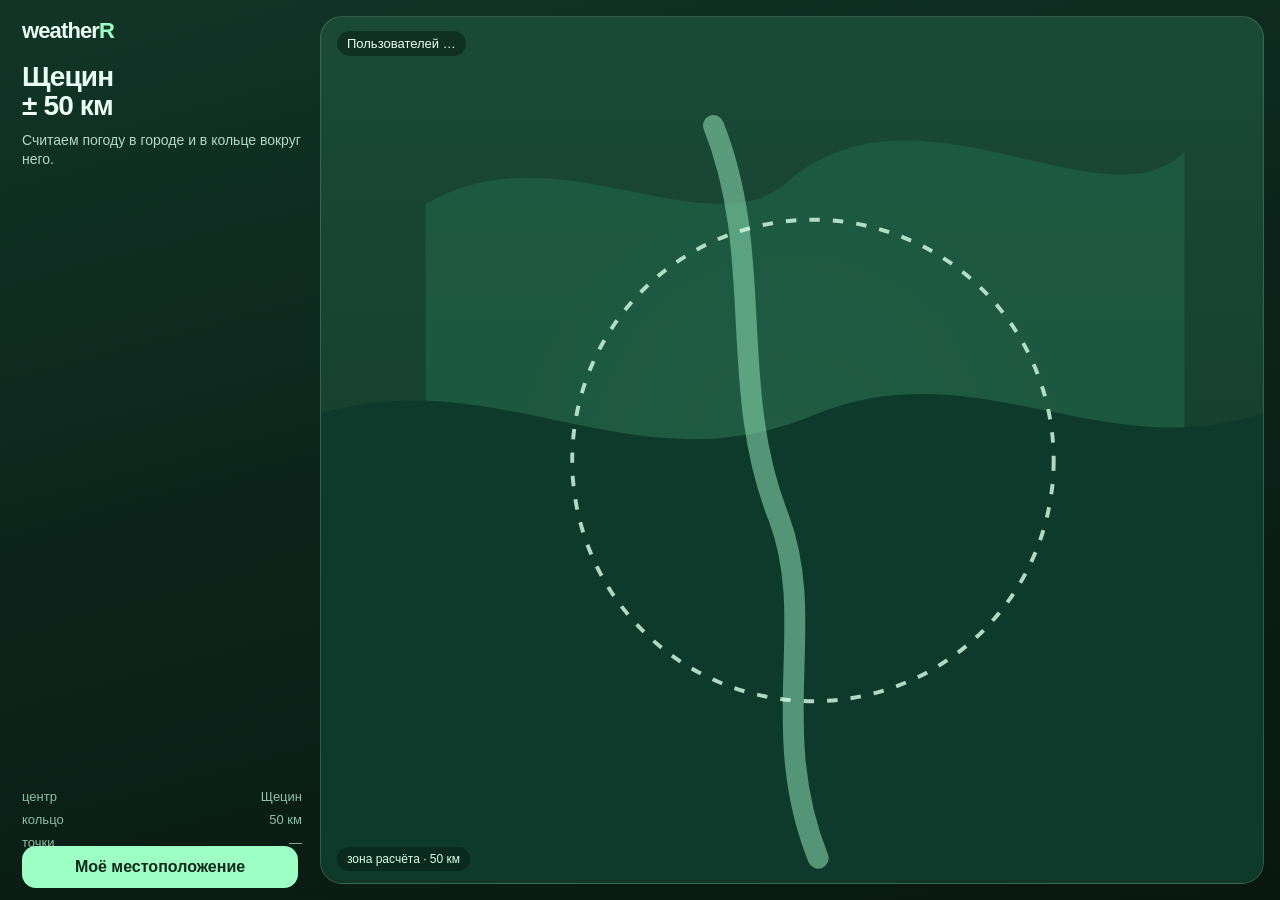
==== weatherR/public/index.html @ b384d508 "Добавить weatherR, чтобы смотреть погоду Щецина по нескольким источникам, с геолокацией и сигналом д" ====
<!DOCTYPE html>
<html lang="ru">
<head>
<meta charset="utf-8" />
<meta name="viewport" content="width=device-width, initial-scale=1, viewport-fit=cover" />
<title>weatherR — Щецин ± 50 км</title>
<script src="https://telegram.org/js/telegram-web-app.js"></script>
<script src="/arr/eurozone.js"></script>
<link rel="stylesheet" href="styles.css" />
<link rel="stylesheet" href="/translate/picker.css" />
</head>
<body>
  <main class="wrap">
    <section class="side">
      <div class="brand">weather<span>R</span></div>
      <h1><span id="city-title" data-i18n="place.szczecin">Щецин</span><br/><span data-i18n="radius">± 50 км</span></h1>
      <p id="summary" data-i18n="summary_loading">Считаем погоду в городе и в кольце вокруг него.</p>
      <p id="rain-soon" class="rain-soon" data-i18n="rain_soon" hidden>через ~5 мин дождь</p>
      <div id="towns" class="towns"></div>
      <div class="legend">
        <div class="row"><span data-i18n="legend_center">центр</span> <span id="center-line">Щецин</span></div>
        <div class="row"><span data-i18n="legend_ring">кольцо</span> <span data-i18n="radius_value">50 км</span></div>
        <div class="row"><span data-i18n="legend_points">точки</span> <span id="count-line">—</span></div>
        <div class="source" id="source" data-i18n="sources_loading">считаем среднее</div>
      </div>
      <p id="geo-error" class="geo-error"></p>
      <button id="locate" class="locate" type="button" data-i18n="locate">Моё местоположение</button>
      <button id="geo-plus" class="geo-plus" type="button" hidden>GEO+</button>
      <script>
        try {
          var savedPlace = JSON.parse(localStorage.getItem("weatherr-place") || "null");
          if (savedPlace && typeof savedPlace.lat === "number" && typeof savedPlace.lon === "number") {
            document.getElementById("locate").hidden = true;
            document.getElementById("geo-plus").hidden = false;
            document.body.classList.add("has-place");
          }
        } catch (error) {}
      </script>
    </section>
    <section class="map" aria-label="Карта радиуса 50 км вокруг Щецина">
      <svg id="chart" viewBox="0 0 360 328">
        <path d="M40 70 C90 40, 150 90, 180 60 C230 20, 300 80, 330 50 L330 300 C250 250, 180 290, 40 260 Z" fill="#1e5c42" opacity="0.85"/>
        <path d="M0 150 C70 130, 120 180, 190 150 C250 126, 300 170, 360 150 L360 328 L0 328 Z" fill="#0e3a2c"/>
        <path d="M150 40 C170 90, 155 140, 175 190 C190 230, 170 270, 190 320" stroke="#8ee0b4" stroke-width="8" fill="none" opacity="0.55" stroke-linecap="round"/>
        <circle cx="188" cy="168" r="92" fill="none" stroke="#d9ffe8" stroke-width="1.5" stroke-dasharray="4 5" opacity="0.8"/>
        <g id="markers"></g>
      </svg>
      <div class="users" id="users" data-i18n="users_unknown">Пользователей …</div>
      <div class="tag" data-i18n="zone">зона расчёта · 50 км</div>
    </section>
  </main>
  <script src="/translate/index.js"></script>
  <script src="app.js"></script>
</body>
</html>
---- weatherR/public/styles.css ----
* { box-sizing: border-box; margin: 0; padding: 0; }

html, body { height: 100%; }

body {
  font-family: -apple-system, BlinkMacSystemFont, "SF Pro Text", "Segoe UI", sans-serif;
  color: #e9fff3;
  background: linear-gradient(165deg, #123528 0%, #0c241b 48%, #081710 100%);
}

.wrap {
  min-height: 100%;
  display: flex;
  flex-direction: column;
}

.side {
  padding: 18px 18px 16px 22px;
  display: flex;
  flex-direction: column;
  gap: 0;
}

.brand {
  font-weight: 650;
  letter-spacing: -0.04em;
  font-size: 22px;
}

.brand span { color: #9dffc4; }

h1 {
  margin-top: 18px;
  font-size: 28px;
  line-height: 1.05;
  font-weight: 620;
  letter-spacing: -0.03em;
}

#summary {
  margin-top: 10px;
  color: #b7d8c6;
  font-size: 14px;
  line-height: 1.35;
}

.towns {
  margin-top: 14px;
  display: flex;
  flex-direction: column;
  gap: 6px;
}

.town {
  width: 100%;
  text-align: left;
  color: inherit;
  font: inherit;
  cursor: pointer;
  background: rgba(255, 255, 255, 0.04);
  border: 1px solid rgba(190, 255, 214, 0.14);
  border-radius: 12px;
  padding: 8px 10px;
  display: grid;
  grid-template-columns: 1fr auto;
  gap: 8px;
  align-items: center;
}

.town small {
  display: block;
  margin-top: 2px;
  color: #8fbfa6;
  font-size: 12px;
}

.town small.rain {
  color: #d9ffe8;
}

.town small.euro {
  color: #f3e7a2;
}

.tempcol {
  text-align: right;
}

.tempcol b,
.town b {
  font-size: 18px;
  font-weight: 620;
  letter-spacing: -0.03em;
}

.tempcol small {
  display: block;
  margin-top: 2px;
  color: #8fbfa6;
  font-size: 10px;
}

.town.active {
  border-color: rgba(157, 255, 196, 0.75);
  background: rgba(157, 255, 196, 0.08);
}

.legend {
  margin-top: 16px;
  display: flex;
  flex-direction: column;
  gap: 8px;
}

.row {
  display: flex;
  justify-content: space-between;
  gap: 12px;
  font-size: 13px;
  color: #d7f5e6;
}

.row span { color: #8fbfa6; text-align: right; }

.source {
  margin-top: 4px;
  font-size: 11px;
  color: #6f9d86;
}

.geo-error {
  min-height: 0;
  margin-top: 8px;
  color: #ffd7c2;
  font-size: 13px;
}

.rain-soon {
  margin: 12px 0 0;
  padding: 12px 14px;
  border-radius: 14px;
  background: #9dffc4;
  color: #10281c;
  font-size: 18px;
  font-weight: 750;
  text-align: center;
}

.rain-soon[hidden] {
  display: none;
}

.locate {
  position: fixed;
  z-index: 5;
  left: 16px;
  right: 16px;
  bottom: calc(12px + env(safe-area-inset-bottom));
  width: auto;
  border: 0;
  border-radius: 14px;
  padding: 12px 14px;
  background: #9dffc4;
  color: #10281c;
  font: inherit;
  font-weight: 650;
  cursor: pointer;
}

.locate:disabled,
.geo-plus:disabled {
  opacity: 0.6;
  cursor: progress;
}

.geo-plus {
  position: fixed;
  z-index: 5;
  left: 16px;
  bottom: calc(12px + env(safe-area-inset-bottom));
  width: auto;
  border: 0;
  border-radius: 14px;
  padding: 8px 14px;
  background: #9dffc4;
  color: #10281c;
  font: inherit;
  font-size: 13px;
  font-weight: 650;
  letter-spacing: 0.03em;
  cursor: pointer;
}

.side { padding-bottom: 76px; }

body.has-place .side { padding-bottom: 64px; }

@media (min-width: 860px) {
  .locate {
    left: 22px;
    width: 276px;
    right: auto;
  }

  .geo-plus { left: 22px; }

  body.has-place .side { padding-bottom: 56px; }
}

.map {
  position: relative;
  order: -1;
  margin: 12px 16px 0;
  height: 300px;
  flex: none;
  border-radius: 22px;
  overflow: hidden;
  background:
    radial-gradient(circle at 50% 52%, rgba(190, 255, 214, 0.16), transparent 42%),
    linear-gradient(180deg, #1a4a36, #123728);
  border: 1px solid rgba(190, 255, 214, 0.18);
}

svg { width: 100%; height: 100%; display: block; }

.users {
  position: absolute;
  top: 14px;
  left: 16px;
  z-index: 2;
  font-size: 13px;
  color: #e9fff3;
  background: rgba(8, 28, 20, 0.55);
  border-radius: 999px;
  padding: 5px 10px;
  pointer-events: none;
}

.tag {
  position: absolute;
  left: 16px;
  bottom: 12px;
  font-size: 12px;
  color: #d9ffe9;
  background: rgba(8, 28, 20, 0.55);
  border-radius: 999px;
  padding: 5px 10px;
}

@media (min-width: 860px) {
  .wrap {
    height: 100%;
    display: grid;
    grid-template-columns: minmax(260px, 320px) 1fr;
  }

  .side {
    min-height: 0;
    overflow: auto;
    padding-bottom: 18px;
  }

  .legend { margin-top: auto; padding-top: 16px; }

  .map {
    order: 0;
    margin: 16px 16px 16px 0;
    height: auto;
    min-height: 0;
    flex: 1;
  }
}
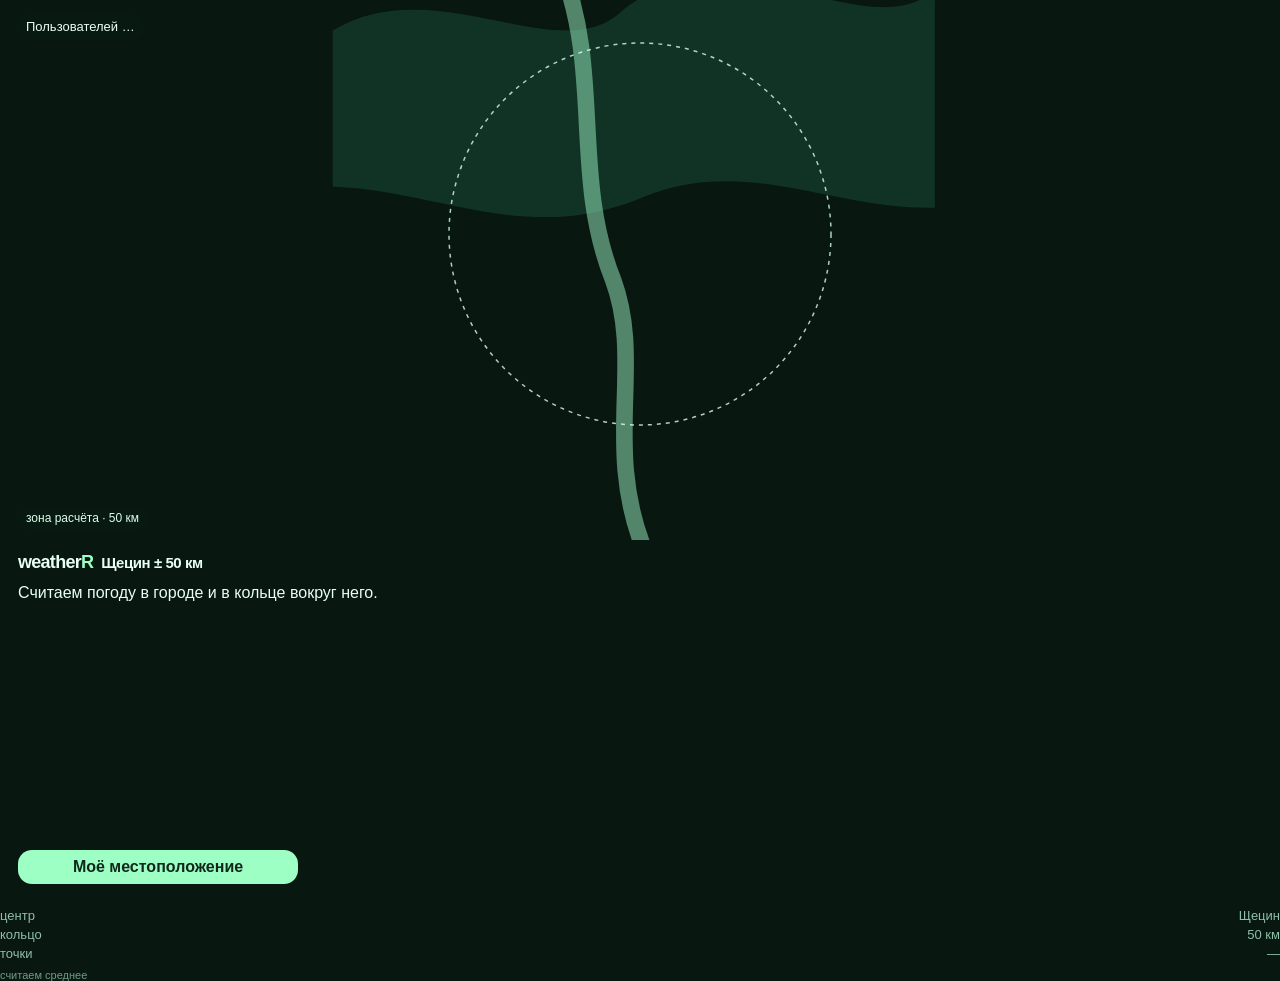
==== commit ce13ad04: "Обновить weatherR до снимка 0.12. Карта подстраивается под экран, у точек есть порыв и влажность, сп" ====
--- a/weatherR/public/index.html
+++ b/weatherR/public/index.html
@@ -11,21 +11,43 @@
 </head>
 <body>
   <main class="wrap">
-    <section class="side">
-      <div class="brand">weather<span>R</span></div>
-      <h1><span id="city-title" data-i18n="place.szczecin">Щецин</span><br/><span data-i18n="radius">± 50 км</span></h1>
+    <section class="map" aria-label="Карта радиуса 50 км вокруг Щецина">
+      <svg id="chart" viewBox="0 0 360 328" preserveAspectRatio="xMidYMid meet">
+        <g id="land">
+          <path d="M40 70 C90 40, 150 90, 180 60 C230 20, 300 80, 330 50 L330 300 C250 250, 180 290, 40 260 Z" fill="#123528" opacity="0.95"/>
+          <path d="M0 150 C70 130, 120 180, 190 150 C250 126, 300 170, 360 150 L360 328 L0 328 Z" fill="#081710"/>
+          <path d="M150 40 C170 90, 155 140, 175 190 C190 230, 170 270, 190 320" stroke="#8ee0b4" stroke-width="8" fill="none" opacity="0.55" stroke-linecap="round"/>
+        </g>
+        <circle id="ring" cx="188" cy="168" r="92" fill="none" stroke="#d9ffe8" stroke-width="1.5" stroke-dasharray="4 5" opacity="0.8"/>
+        <g id="wind"></g>
+        <g id="markers"></g>
+      </svg>
+      <div id="flanks"></div>
+      <div class="users" id="users" data-i18n="users_unknown">Пользователей …</div>
+      <div class="tag" data-i18n="zone">зона расчёта · 50 км</div>
+    </section>
+    <section class="dock">
+      <div class="dock-head">
+        <div class="dock-title">
+          <div class="brand">weather<span>R</span></div>
+          <h1><span id="city-title" data-i18n="place.szczecin">Щецин</span> <span data-i18n="radius">± 50 км</span></h1>
+        </div>
+        <button id="geo-plus" class="geo-plus" type="button" hidden>GEO+</button>
+      </div>
       <p id="summary" data-i18n="summary_loading">Считаем погоду в городе и в кольце вокруг него.</p>
       <p id="rain-soon" class="rain-soon" data-i18n="rain_soon" hidden>через ~5 мин дождь</p>
-      <div id="towns" class="towns"></div>
-      <div class="legend">
-        <div class="row"><span data-i18n="legend_center">центр</span> <span id="center-line">Щецин</span></div>
-        <div class="row"><span data-i18n="legend_ring">кольцо</span> <span data-i18n="radius_value">50 км</span></div>
-        <div class="row"><span data-i18n="legend_points">точки</span> <span id="count-line">—</span></div>
+      <div id="facts" class="facts" hidden></div>
+      <div class="list-field">
+        <div id="towns" class="towns"></div>
+      </div>
+      <div class="footer">
+        <div class="row"><span data-i18n="footer_center">центр</span> <span id="center-line">Щецин</span></div>
+        <div class="row"><span data-i18n="footer_ring">кольцо</span> <span data-i18n="radius_value">50 км</span></div>
+        <div class="row"><span data-i18n="footer_points">точки</span> <span id="count-line">—</span></div>
         <div class="source" id="source" data-i18n="sources_loading">считаем среднее</div>
       </div>
       <p id="geo-error" class="geo-error"></p>
       <button id="locate" class="locate" type="button" data-i18n="locate">Моё местоположение</button>
-      <button id="geo-plus" class="geo-plus" type="button" hidden>GEO+</button>
       <script>
         try {
           var savedPlace = JSON.parse(localStorage.getItem("weatherr-place") || "null");
@@ -37,17 +59,6 @@
         } catch (error) {}
       </script>
     </section>
-    <section class="map" aria-label="Карта радиуса 50 км вокруг Щецина">
-      <svg id="chart" viewBox="0 0 360 328">
-        <path d="M40 70 C90 40, 150 90, 180 60 C230 20, 300 80, 330 50 L330 300 C250 250, 180 290, 40 260 Z" fill="#1e5c42" opacity="0.85"/>
-        <path d="M0 150 C70 130, 120 180, 190 150 C250 126, 300 170, 360 150 L360 328 L0 328 Z" fill="#0e3a2c"/>
-        <path d="M150 40 C170 90, 155 140, 175 190 C190 230, 170 270, 190 320" stroke="#8ee0b4" stroke-width="8" fill="none" opacity="0.55" stroke-linecap="round"/>
-        <circle cx="188" cy="168" r="92" fill="none" stroke="#d9ffe8" stroke-width="1.5" stroke-dasharray="4 5" opacity="0.8"/>
-        <g id="markers"></g>
-      </svg>
-      <div class="users" id="users" data-i18n="users_unknown">Пользователей …</div>
-      <div class="tag" data-i18n="zone">зона расчёта · 50 км</div>
-    </section>
   </main>
   <script src="/translate/index.js"></script>
   <script src="app.js"></script>
--- a/weatherR/public/styles.css
+++ b/weatherR/public/styles.css
@@ -5,20 +5,32 @@
 body {
   font-family: -apple-system, BlinkMacSystemFont, "SF Pro Text", "Segoe UI", sans-serif;
   color: #e9fff3;
-  background: linear-gradient(165deg, #123528 0%, #0c241b 48%, #081710 100%);
+  background: #081710;
 }
 
 .wrap {
-  min-height: 100%;
-  display: flex;
-  flex-direction: column;
-}
-
-.side {
-  padding: 18px 18px 16px 22px;
-  display: flex;
-  flex-direction: column;
-  gap: 0;
+  height: 100dvh;
+  display: flex;
+  flex-direction: column;
+  overflow: hidden;
+  background: #081710;
+}
+
+.dock {
+  flex: 1 1 auto;
+  min-height: 0;
+  overflow: hidden;
+  padding: 2px 12px calc(4px + env(safe-area-inset-bottom));
+  display: flex;
+  flex-direction: column;
+  background: #081710;
+}
+
+.dock-head {
+  display: flex;
+  align-items: center;
+  justify-content: space-between;
+  gap: 12px;
 }
 
 .brand {
@@ -29,29 +41,76 @@
 
 .brand span { color: #9dffc4; }
 
+.dock .brand { font-size: 18px; }
+
+.dock-title {
+  display: flex;
+  align-items: baseline;
+  gap: 8px;
+  min-width: 0;
+}
+
 h1 {
-  margin-top: 18px;
-  font-size: 28px;
-  line-height: 1.05;
+  margin-top: 0;
+  font-size: 15px;
+  line-height: 1.15;
   font-weight: 620;
   letter-spacing: -0.03em;
+  white-space: nowrap;
 }
 
 #summary {
+  margin-top: 8px;
+  color: #e9fff3;
+  font-size: 16px;
+  line-height: 1.45;
+}
+
+.list-field {
+  margin-top: 6px;
+  min-height: 0;
+  flex: 1 1 auto;
+  display: flex;
+  flex-direction: column;
+}
+
+.towns {
+  min-height: 0;
+  flex: 1 1 auto;
+  overflow-y: auto;
+  scroll-snap-type: y mandatory;
+  display: flex;
+  flex-direction: column;
+  gap: 4px;
+}
+
+.facts {
+  flex: 0 0 auto;
+  display: flex;
+  gap: 8px;
+  overflow-x: auto;
   margin-top: 10px;
-  color: #b7d8c6;
-  font-size: 14px;
-  line-height: 1.35;
-}
-
-.towns {
-  margin-top: 14px;
-  display: flex;
-  flex-direction: column;
-  gap: 6px;
+  padding-bottom: 2px;
+}
+
+.facts[hidden] { display: none; }
+
+.facts button {
+  flex: 0 0 auto;
+  border: 1px solid rgba(157, 255, 196, 0.75);
+  background: rgba(157, 255, 196, 0.16);
+  color: #f4fff8;
+  border-radius: 999px;
+  padding: 8px 12px;
+  font: inherit;
+  font-size: 13px;
+  line-height: 1.2;
+  white-space: nowrap;
 }
 
 .town {
+  scroll-snap-align: start;
+  scroll-snap-stop: always;
   width: 100%;
   text-align: left;
   color: inherit;
@@ -60,7 +119,7 @@
   background: rgba(255, 255, 255, 0.04);
   border: 1px solid rgba(190, 255, 214, 0.14);
   border-radius: 12px;
-  padding: 8px 10px;
+  padding: 5px 8px;
   display: grid;
   grid-template-columns: 1fr auto;
   gap: 8px;
@@ -105,11 +164,16 @@
   background: rgba(157, 255, 196, 0.08);
 }
 
-.legend {
-  margin-top: 16px;
-  display: flex;
-  flex-direction: column;
-  gap: 8px;
+.footer {
+  position: absolute;
+  left: 0;
+  top: 100%;
+  width: 100%;
+  margin: 0;
+  display: flex;
+  flex-direction: column;
+  gap: 4px;
+  pointer-events: none;
 }
 
 .row {
@@ -151,15 +215,12 @@
 }
 
 .locate {
-  position: fixed;
-  z-index: 5;
-  left: 16px;
-  right: 16px;
-  bottom: calc(12px + env(safe-area-inset-bottom));
-  width: auto;
+  position: static;
+  width: 100%;
+  margin-top: 8px;
   border: 0;
   border-radius: 14px;
-  padding: 12px 14px;
+  padding: 8px 12px;
   background: #9dffc4;
   color: #10281c;
   font: inherit;
@@ -174,14 +235,14 @@
 }
 
 .geo-plus {
-  position: fixed;
-  z-index: 5;
-  left: 16px;
-  bottom: calc(12px + env(safe-area-inset-bottom));
+  position: static;
+  flex: 0 0 auto;
+  align-self: center;
   width: auto;
+  margin-top: 0;
   border: 0;
   border-radius: 14px;
-  padding: 8px 14px;
+  padding: 6px 12px;
   background: #9dffc4;
   color: #10281c;
   font: inherit;
@@ -191,43 +252,95 @@
   cursor: pointer;
 }
 
-.side { padding-bottom: 76px; }
-
-body.has-place .side { padding-bottom: 64px; }
-
-@media (min-width: 860px) {
-  .locate {
-    left: 22px;
-    width: 276px;
-    right: auto;
-  }
-
-  .geo-plus { left: 22px; }
-
-  body.has-place .side { padding-bottom: 56px; }
-}
-
 .map {
   position: relative;
   order: -1;
-  margin: 12px 16px 0;
-  height: 300px;
-  flex: none;
-  border-radius: 22px;
-  overflow: hidden;
-  background:
-    radial-gradient(circle at 50% 52%, rgba(190, 255, 214, 0.16), transparent 42%),
-    linear-gradient(180deg, #1a4a36, #123728);
-  border: 1px solid rgba(190, 255, 214, 0.18);
-}
-
-svg { width: 100%; height: 100%; display: block; }
+  flex: 0 0 auto;
+  min-height: 0;
+  margin: 0;
+  overflow: hidden;
+  background: #081710;
+}
+
+.map[data-away="left"] .tag {
+  left: auto;
+  right: 16px;
+}
+
+#flanks {
+  position: absolute;
+  inset: 0;
+  z-index: 3;
+  pointer-events: none;
+}
+
+.beyond {
+  position: absolute;
+  pointer-events: auto;
+  box-sizing: border-box;
+  height: 36px;
+  display: flex;
+  align-items: center;
+  overflow: hidden;
+  text-align: left;
+  color: #f4fff8;
+  background: rgba(8, 23, 16, 0.88);
+  border: 1px solid rgba(190, 255, 214, 0.22);
+  border-radius: 12px;
+  padding: 0 12px;
+  font: inherit;
+  cursor: pointer;
+  line-height: 1.15;
+}
+
+.beyond .name {
+  display: block;
+  overflow: hidden;
+  font-size: 13px;
+  font-weight: 650;
+  white-space: nowrap;
+  text-overflow: ellipsis;
+}
+
+.beyond.active {
+  border-color: rgba(157, 255, 196, 0.8);
+  background: rgba(16, 40, 28, 0.94);
+}
+
+#markers line.leader {
+  stroke: rgba(176, 206, 190, 0.7);
+  stroke-width: 1.25;
+  stroke-linecap: round;
+}
+
+#wind line {
+  fill: none;
+  stroke-linecap: round;
+}
+
+#wind line.tail {
+  stroke: rgba(233, 255, 243, 0.28);
+  stroke-width: 1.5;
+}
+
+#wind line.head {
+  stroke: rgba(244, 255, 248, 0.92);
+  stroke-width: 1.9;
+}
+
+svg {
+  position: absolute;
+  inset: 0;
+  width: 100%;
+  height: 100%;
+  display: block;
+}
 
 .users {
   position: absolute;
   top: 14px;
   left: 16px;
-  z-index: 2;
+  z-index: 4;
   font-size: 13px;
   color: #e9fff3;
   background: rgba(8, 28, 20, 0.55);
@@ -239,7 +352,8 @@
 .tag {
   position: absolute;
   left: 16px;
-  bottom: 12px;
+  bottom: 10px;
+  z-index: 4;
   font-size: 12px;
   color: #d9ffe9;
   background: rgba(8, 28, 20, 0.55);
@@ -248,25 +362,15 @@
 }
 
 @media (min-width: 860px) {
-  .wrap {
-    height: 100%;
-    display: grid;
-    grid-template-columns: minmax(260px, 320px) 1fr;
+  .dock {
+    padding: 12px 18px 16px;
   }
 
-  .side {
-    min-height: 0;
-    overflow: auto;
-    padding-bottom: 18px;
+  .towns {
+    display: flex;
   }
 
-  .legend { margin-top: auto; padding-top: 16px; }
-
-  .map {
-    order: 0;
-    margin: 16px 16px 16px 0;
-    height: auto;
-    min-height: 0;
-    flex: 1;
-  }
-}
+  .locate { width: 280px; }
+
+  .footer { margin-top: 8px; }
+}
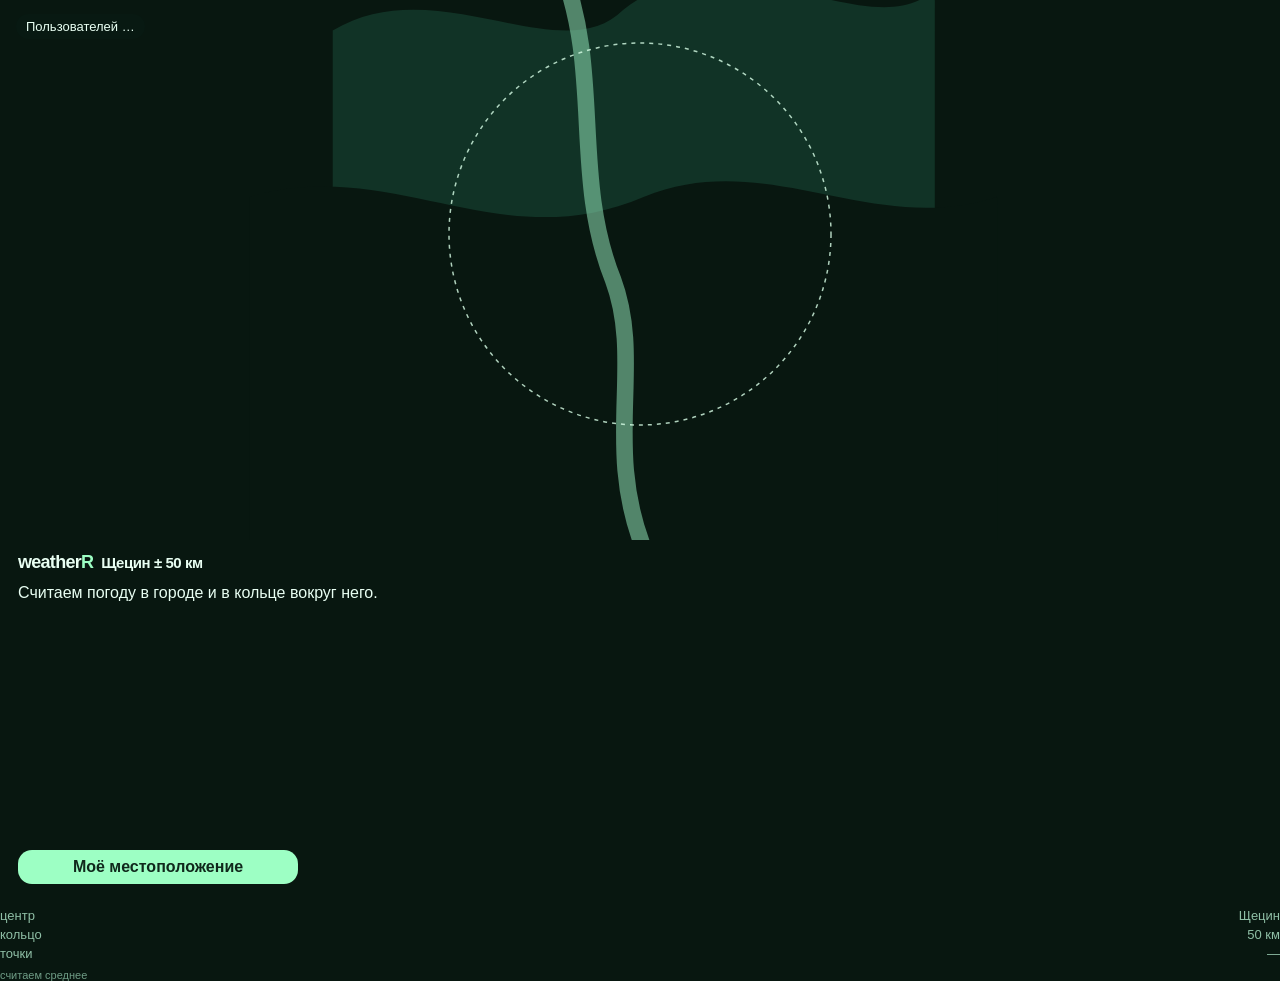
==== commit f713a5fe: "Показать минуты до следующего обновления Open-Meteo вместо подписи зоны. Co-authored-by: Cursor <cur" ====
--- a/weatherR/public/index.html
+++ b/weatherR/public/index.html
@@ -24,7 +24,7 @@
       </svg>
       <div id="flanks"></div>
       <div class="users" id="users" data-i18n="users_unknown">Пользователей …</div>
-      <div class="tag" data-i18n="zone">зона расчёта · 50 км</div>
+      <div class="tag" id="om-wait"></div>
     </section>
     <section class="dock">
       <div class="dock-head">
--- a/weatherR/public/styles.css
+++ b/weatherR/public/styles.css
@@ -352,13 +352,14 @@
 .tag {
   position: absolute;
   left: 16px;
-  bottom: 10px;
+  bottom: 12px;
   z-index: 4;
   font-size: 12px;
-  color: #d9ffe9;
-  background: rgba(8, 28, 20, 0.55);
-  border-radius: 999px;
-  padding: 5px 10px;
+  font-variant-numeric: tabular-nums;
+  color: rgba(184, 206, 194, 0.38);
+  background: none;
+  padding: 0;
+  pointer-events: none;
 }
 
 @media (min-width: 860px) {
